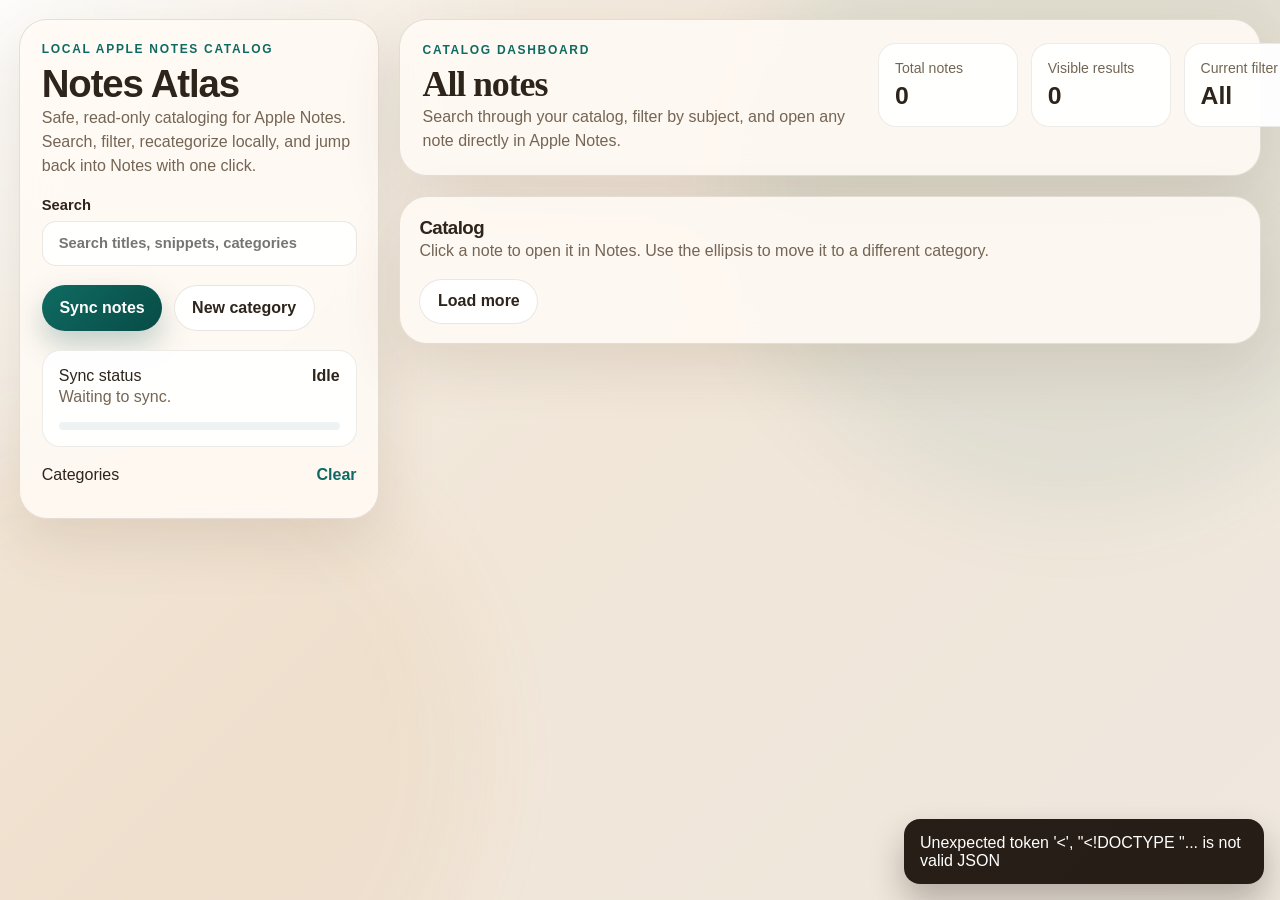
==== notes-catalog/web/index.html @ 699c634d "Publish Notes Atlas v0.1" ====
<!doctype html>
<html lang="en">
  <head>
    <meta charset="utf-8" />
    <meta name="viewport" content="width=device-width, initial-scale=1" />
    <title>Notes Atlas</title>
    <link rel="stylesheet" href="./styles.css" />
  </head>
  <body>
    <div class="ambient ambient-a"></div>
    <div class="ambient ambient-b"></div>

    <div class="shell">
      <aside class="sidebar panel">
        <div class="sidebar-header">
          <div class="eyebrow">Local Apple Notes Catalog</div>
          <h1>Notes Atlas</h1>
          <p>
            Safe, read-only cataloging for Apple Notes. Search, filter, recategorize locally, and
            jump back into Notes with one click.
          </p>
        </div>

        <label class="search-wrap">
          <span>Search</span>
          <input id="searchInput" type="search" placeholder="Search titles, snippets, categories" />
        </label>

        <div class="sidebar-actions">
          <button id="syncButton" class="btn btn-primary" type="button">Sync notes</button>
          <button id="addCategoryButton" class="btn btn-secondary" type="button">New category</button>
        </div>

        <div class="sync-card">
          <div class="sync-row">
            <span>Sync status</span>
            <strong id="syncPhase">Idle</strong>
          </div>
          <div id="syncMessage" class="sync-message">Waiting to sync.</div>
          <div class="progress-track">
            <div id="syncProgress" class="progress-fill"></div>
          </div>
        </div>

        <div class="filters">
          <div class="filters-header">
            <span>Categories</span>
            <button id="clearFiltersButton" class="linkish" type="button">Clear</button>
          </div>
          <nav id="categoryTree" class="category-tree" aria-label="Category filters"></nav>
        </div>
      </aside>

      <main class="content">
        <section class="hero panel">
          <div>
            <div class="eyebrow">Catalog dashboard</div>
            <h2 id="resultsTitle">All notes</h2>
            <p id="resultsSummary">
              Search through your catalog, filter by subject, and open any note directly in Apple
              Notes.
            </p>
          </div>
          <div class="hero-stats">
            <div class="stat-card">
              <span>Total notes</span>
              <strong id="statTotal" class="stat-value">0</strong>
            </div>
            <div class="stat-card">
              <span>Visible results</span>
              <strong id="statVisible" class="stat-value">0</strong>
            </div>
            <div class="stat-card">
              <span>Current filter</span>
              <strong id="statFilter" class="stat-value stat-filter-value">All</strong>
            </div>
          </div>
        </section>

        <section class="notes-panel panel">
          <div class="notes-toolbar">
            <div class="notes-toolbar-copy">
              <h3>Catalog</h3>
              <p>Click a note to open it in Notes. Use the ellipsis to move it to a different category.</p>
            </div>
          </div>

          <div id="notesList" class="notes-list"></div>

          <div class="notes-footer">
            <button id="loadMoreButton" class="btn btn-secondary" type="button">Load more</button>
          </div>
        </section>
      </main>
    </div>

    <dialog id="categoryDialog" class="dialog">
      <form method="dialog" class="dialog-card" id="categoryForm">
        <div class="dialog-header">
          <h3>Create category</h3>
          <button class="icon-button" value="cancel" aria-label="Close">×</button>
        </div>
        <label>
          <span>Category</span>
          <input id="categoryNameInput" required type="text" placeholder="e.g. Research" />
        </label>
        <label>
          <span>Subcategory</span>
          <input id="subcategoryNameInput" type="text" placeholder="e.g. Case studies" />
        </label>
        <div class="dialog-actions">
          <button value="cancel" class="btn btn-secondary" type="button" id="cancelCategoryButton">
            Cancel
          </button>
          <button class="btn btn-primary" type="submit">Save category</button>
        </div>
      </form>
    </dialog>

    <dialog id="moveDialog" class="dialog">
      <form method="dialog" class="dialog-card" id="moveForm">
        <div class="dialog-header">
          <h3>Move note</h3>
          <button class="icon-button" value="cancel" aria-label="Close">×</button>
        </div>
        <p id="moveDialogTitle" class="dialog-subtitle"></p>
        <label>
          <span>Category</span>
          <select id="moveCategorySelect"></select>
        </label>
        <label>
          <span>Subcategory</span>
          <select id="moveSubcategorySelect"></select>
        </label>
        <div class="dialog-actions">
          <button value="cancel" class="btn btn-secondary" type="button" id="cancelMoveButton">
            Cancel
          </button>
          <button class="btn btn-primary" type="submit">Move note</button>
        </div>
      </form>
    </dialog>

    <dialog id="suggestDialog" class="dialog">
      <div class="dialog-card dialog-card-wide">
        <div class="dialog-header">
          <h3>Suggested categories</h3>
          <button class="icon-button" type="button" id="closeSuggestButton" aria-label="Close">×</button>
        </div>
        <p id="suggestDialogTitle" class="dialog-subtitle"></p>
        <p class="dialog-copy">
          These suggestions re-evaluate the note’s content. Click a suggestion to review the move,
          then confirm or cancel before it is saved locally.
        </p>
        <div id="suggestionsList" class="suggestions-list">
          <div class="suggestion-loading">Loading suggestions…</div>
        </div>
      </div>
    </dialog>

    <div id="toast" class="toast" role="status" aria-live="polite"></div>

    <script src="./app.js" defer></script>
  </body>
</html>
---- notes-catalog/web/styles.css ----
:root {
  color-scheme: light;
  --bg: #f5efe5;
  --bg-soft: rgba(255, 255, 255, 0.58);
  --panel: rgba(255, 250, 244, 0.9);
  --panel-strong: rgba(255, 255, 255, 0.94);
  --border: rgba(81, 60, 34, 0.14);
  --text: #2d241b;
  --muted: #746554;
  --accent: #0f6b62;
  --accent-strong: #084b46;
  --accent-soft: rgba(15, 107, 98, 0.14);
  --warm: #da8b41;
  --warm-soft: rgba(218, 139, 65, 0.14);
  --shadow: 0 22px 60px rgba(80, 58, 30, 0.12);
  --radius-xl: 28px;
  --radius-lg: 18px;
  --radius-sm: 12px;
  --font-display: "Avenir Next", "Trebuchet MS", sans-serif;
  --font-body: "Avenir Next", "Helvetica Neue", sans-serif;
  --font-serif: "Iowan Old Style", "Georgia", serif;
}

* {
  box-sizing: border-box;
}

html,
body {
  min-height: 100%;
}

body {
  margin: 0;
  background:
    radial-gradient(circle at top left, rgba(255, 255, 255, 0.8), transparent 34%),
    linear-gradient(135deg, #f6f0e6 0%, #f1e6d8 48%, #efe8df 100%);
  color: var(--text);
  font-family: var(--font-body);
}

.ambient {
  position: fixed;
  inset: auto;
  width: 42rem;
  height: 42rem;
  border-radius: 50%;
  filter: blur(45px);
  opacity: 0.38;
  pointer-events: none;
  z-index: 0;
}

.ambient-a {
  top: -10rem;
  right: -8rem;
  background: rgba(15, 107, 98, 0.18);
}

.ambient-b {
  bottom: -12rem;
  left: -12rem;
  background: rgba(218, 139, 65, 0.18);
}

.shell {
  position: relative;
  z-index: 1;
  display: grid;
  grid-template-columns: minmax(280px, 360px) minmax(0, 1fr);
  align-items: start;
  gap: 1.25rem;
  max-width: 1600px;
  margin: 0 auto;
  padding: 1.2rem;
}

.panel {
  border: 1px solid var(--border);
  border-radius: var(--radius-xl);
  background: var(--panel);
  backdrop-filter: blur(18px);
  box-shadow: var(--shadow);
}

.sidebar {
  position: sticky;
  top: 1.2rem;
  display: flex;
  flex-direction: column;
  gap: 1.2rem;
  min-height: 0;
  max-height: calc(100vh - 2.4rem);
  overflow: hidden;
  padding: 1.35rem;
}

.sidebar-header h1,
.hero h2,
.notes-toolbar h3 {
  margin: 0;
  font-family: var(--font-display);
  font-weight: 700;
  letter-spacing: -0.03em;
}

.sidebar-header h1 {
  font-size: clamp(2rem, 3vw, 2.8rem);
}

.sidebar-header p,
.notes-toolbar p,
.hero p,
.sync-message,
.category-tree button small,
.note-preview {
  margin: 0;
  color: var(--muted);
  line-height: 1.5;
}

.eyebrow {
  margin-bottom: 0.4rem;
  color: var(--accent);
  font-size: 0.75rem;
  font-weight: 700;
  letter-spacing: 0.14em;
  text-transform: uppercase;
}

.search-wrap,
.dialog label {
  display: grid;
  gap: 0.45rem;
  font-size: 0.92rem;
  font-weight: 600;
}

.search-wrap input,
.dialog input,
.dialog select {
  width: 100%;
  border: 1px solid rgba(81, 60, 34, 0.12);
  border-radius: 14px;
  background: rgba(255, 255, 255, 0.94);
  color: var(--text);
  font: inherit;
  padding: 0.86rem 1rem;
  outline: none;
  transition: border-color 160ms ease, box-shadow 160ms ease, transform 160ms ease;
}

.search-wrap input:focus,
.dialog input:focus,
.dialog select:focus {
  border-color: rgba(15, 107, 98, 0.45);
  box-shadow: 0 0 0 4px rgba(15, 107, 98, 0.12);
}

.sidebar-actions,
.dialog-actions,
.notes-footer {
  display: flex;
  gap: 0.7rem;
  flex-wrap: wrap;
}

.btn,
.linkish,
.icon-button {
  border: 0;
  cursor: pointer;
  font: inherit;
}

.btn {
  border-radius: 999px;
  padding: 0.8rem 1.1rem;
  font-weight: 700;
  transition: transform 160ms ease, box-shadow 160ms ease, opacity 160ms ease;
}

.btn:hover,
.icon-button:hover {
  transform: translateY(-1px);
}

.btn:disabled {
  opacity: 0.6;
  cursor: wait;
}

.btn-primary {
  background: linear-gradient(135deg, var(--accent), var(--accent-strong));
  color: white;
  box-shadow: 0 14px 30px rgba(8, 75, 70, 0.25);
}

.btn-secondary {
  background: rgba(255, 255, 255, 0.92);
  color: var(--text);
  border: 1px solid rgba(81, 60, 34, 0.12);
}

.linkish {
  background: transparent;
  color: var(--accent);
  font-weight: 700;
  padding: 0;
}

.sync-card,
.stat-card,
.note-card,
.dialog-card {
  border: 1px solid rgba(81, 60, 34, 0.1);
  background: var(--panel-strong);
  border-radius: var(--radius-lg);
}

.sync-card {
  padding: 1rem;
}

.sync-row,
.filters-header,
.dialog-header,
.note-header,
.note-meta {
  display: flex;
  justify-content: space-between;
  align-items: center;
  gap: 0.7rem;
}

.progress-track {
  overflow: hidden;
  width: 100%;
  height: 8px;
  border-radius: 999px;
  background: rgba(15, 107, 98, 0.08);
  margin-top: 0.8rem;
}

.progress-fill {
  width: 0%;
  height: 100%;
  border-radius: inherit;
  background: linear-gradient(90deg, var(--accent), var(--warm));
  transition: width 220ms ease;
}

.filters {
  display: flex;
  flex: 1 1 auto;
  flex-direction: column;
  gap: 0.8rem;
  min-height: 0;
  overflow: hidden;
}

.category-tree {
  display: flex;
  flex: 1 1 auto;
  flex-direction: column;
  gap: 0.45rem;
  min-height: 0;
  overflow-x: hidden;
  overflow-y: auto;
  overscroll-behavior: contain;
  scrollbar-gutter: stable;
  -webkit-overflow-scrolling: touch;
  padding-right: 0.2rem;
}

.category-item {
  border: 1px solid rgba(81, 60, 34, 0.08);
  border-radius: 16px;
  background: rgba(255, 255, 255, 0.72);
  padding: 0.2rem;
}

.category-item button {
  width: 100%;
  border: 0;
  background: transparent;
  color: inherit;
  font: inherit;
  text-align: left;
  padding: 0.8rem 0.95rem;
  cursor: pointer;
  border-radius: 12px;
}

.category-item button:hover,
.subcategory-list button:hover,
.category-item button.is-active,
.subcategory-list button.is-active {
  background: var(--accent-soft);
}

.category-item .count,
.subcategory-list .count,
.pill {
  display: inline-flex;
  align-items: center;
  justify-content: center;
  min-width: 2rem;
  padding: 0.18rem 0.55rem;
  border-radius: 999px;
  background: rgba(15, 107, 98, 0.12);
  color: var(--accent-strong);
  font-size: 0.82rem;
  font-weight: 700;
}

.subcategory-list {
  display: grid;
  gap: 0.2rem;
  padding: 0 0.45rem 0.45rem;
}

.subcategory-list button {
  display: flex;
  justify-content: space-between;
  align-items: center;
  width: 100%;
  border: 0;
  border-radius: 12px;
  background: transparent;
  color: var(--muted);
  font: inherit;
  padding: 0.65rem 0.8rem;
  cursor: pointer;
}

.content {
  display: grid;
  gap: 1.25rem;
  align-content: start;
  min-width: 0;
}

.hero {
  display: grid;
  gap: 1rem;
  grid-template-columns: minmax(0, 1.1fr) minmax(260px, 0.9fr);
  align-items: start;
  padding: 1.4rem;
}

.hero h2 {
  font-size: clamp(2rem, 2.8vw, 3rem);
  font-family: var(--font-serif);
}

.hero-stats {
  display: grid;
  grid-template-columns: repeat(3, minmax(140px, 1fr));
  gap: 0.8rem;
  min-width: 0;
}

.stat-card {
  padding: 1rem;
  min-width: 0;
}

.stat-card span {
  display: block;
  color: var(--muted);
  font-size: 0.88rem;
}

.stat-card strong {
  display: block;
  margin-top: 0.45rem;
  font-size: 1.55rem;
  line-height: 1.08;
  overflow-wrap: anywhere;
  word-break: break-word;
}

.stat-filter-value {
  font-size: clamp(1.1rem, 1.5vw, 1.45rem);
}

.notes-panel {
  padding: 1.2rem;
}

.notes-toolbar {
  display: flex;
  justify-content: space-between;
  gap: 1rem;
  align-items: end;
  margin-bottom: 1rem;
}

.notes-list {
  display: grid;
  gap: 0.9rem;
}

.note-card {
  position: relative;
  overflow: visible;
  padding: 1rem 1.05rem 1.05rem;
  transition: transform 180ms ease, box-shadow 180ms ease, border-color 180ms ease;
  z-index: 0;
}

.note-card::before {
  content: "";
  position: absolute;
  inset: 0 auto 0 0;
  width: 5px;
  background: linear-gradient(180deg, var(--accent), var(--warm));
  opacity: 0.8;
}

.note-card:hover {
  transform: translateY(-2px);
  box-shadow: 0 18px 35px rgba(74, 55, 29, 0.12);
  border-color: rgba(15, 107, 98, 0.2);
}

.note-card.menu-open {
  z-index: 20;
}

.note-card button.card-link {
  width: 100%;
  border: 0;
  background: transparent;
  padding: 0;
  color: inherit;
  font: inherit;
  text-align: left;
  cursor: pointer;
}

.note-title {
  margin: 0;
  font-size: 1.05rem;
  font-weight: 700;
  line-height: 1.35;
}

.note-original {
  margin-top: 0.2rem;
  color: var(--muted);
  font-size: 0.88rem;
}

.note-preview {
  margin-top: 0.75rem;
}

.note-meta {
  margin-top: 0.9rem;
  flex-wrap: wrap;
}

.note-tags {
  display: flex;
  gap: 0.5rem;
  flex-wrap: wrap;
}

.pill {
  background: var(--warm-soft);
  color: #8a4f0f;
}

.pill.pill-accent {
  background: var(--accent-soft);
  color: var(--accent-strong);
}

.meta-copy {
  color: var(--muted);
  font-size: 0.88rem;
}

.ellipsis {
  width: 2.5rem;
  height: 2.5rem;
  border-radius: 999px;
  border: 1px solid rgba(81, 60, 34, 0.14);
  background: white;
}

.menu {
  position: absolute;
  top: 1rem;
  right: 1rem;
  z-index: 10;
  display: grid;
  gap: 0.35rem;
  min-width: 170px;
  padding: 0.45rem;
  border-radius: 14px;
  border: 1px solid rgba(81, 60, 34, 0.1);
  background: rgba(255, 255, 255, 0.98);
  box-shadow: 0 18px 36px rgba(74, 55, 29, 0.16);
}

.menu button {
  border: 0;
  border-radius: 10px;
  background: transparent;
  color: inherit;
  font: inherit;
  padding: 0.7rem 0.8rem;
  text-align: left;
  cursor: pointer;
}

.menu button:hover {
  background: rgba(15, 107, 98, 0.1);
}

.dialog {
  border: 0;
  padding: 0;
  background: transparent;
}

.dialog::backdrop {
  background: rgba(26, 18, 10, 0.34);
  backdrop-filter: blur(3px);
}

.dialog-card {
  width: min(92vw, 480px);
  padding: 1.2rem;
  display: grid;
  gap: 0.95rem;
}

.dialog-card-wide {
  width: min(92vw, 560px);
}

.dialog-header h3 {
  margin: 0;
}

.dialog-subtitle {
  margin: -0.4rem 0 0;
  color: var(--muted);
}

.dialog-copy {
  margin: -0.2rem 0 0;
  color: var(--muted);
  line-height: 1.45;
}

.icon-button {
  display: inline-flex;
  align-items: center;
  justify-content: center;
  width: 2.1rem;
  height: 2.1rem;
  border-radius: 999px;
  background: rgba(15, 107, 98, 0.08);
  color: var(--accent-strong);
  font-size: 1.1rem;
}

.toast {
  position: fixed;
  right: 1rem;
  bottom: 1rem;
  z-index: 30;
  max-width: 360px;
  border-radius: 16px;
  padding: 0.9rem 1rem;
  background: rgba(26, 18, 10, 0.94);
  color: white;
  box-shadow: 0 18px 34px rgba(26, 18, 10, 0.28);
  opacity: 0;
  transform: translateY(10px);
  transition: opacity 180ms ease, transform 180ms ease;
  pointer-events: none;
}

.toast.is-visible {
  opacity: 1;
  transform: translateY(0);
}

.suggestions-list {
  display: grid;
  gap: 0.7rem;
}

.suggestion-loading,
.suggestion-empty {
  color: var(--muted);
}

.suggestion-option {
  width: 100%;
  border: 1px solid rgba(81, 60, 34, 0.12);
  border-radius: 16px;
  background: rgba(255, 255, 255, 0.95);
  color: inherit;
  font: inherit;
  text-align: left;
  padding: 0.95rem 1rem;
  cursor: pointer;
  transition: transform 160ms ease, border-color 160ms ease, box-shadow 160ms ease;
}

.suggestion-option:hover {
  transform: translateY(-1px);
  border-color: rgba(15, 107, 98, 0.3);
  box-shadow: 0 16px 28px rgba(74, 55, 29, 0.1);
}

.suggestion-option strong,
.suggestion-option span,
.suggestion-option small {
  display: block;
}

.suggestion-option span {
  margin-top: 0.18rem;
  color: var(--accent-strong);
  font-weight: 700;
}

.suggestion-option small {
  margin-top: 0.45rem;
  color: var(--muted);
  line-height: 1.4;
}

.empty-state {
  padding: 2rem 1rem;
  text-align: center;
  color: var(--muted);
}

@media (max-width: 1080px) {
  .shell {
    grid-template-columns: 1fr;
  }

  .sidebar {
    position: static;
    min-height: auto;
    max-height: none;
    overflow: visible;
  }

  .hero {
    grid-template-columns: 1fr;
  }
}

@media (max-width: 720px) {
  .shell {
    padding: 0.8rem;
  }

  .sidebar,
  .hero,
  .notes-panel {
    padding: 1rem;
  }

  .hero-stats {
    grid-template-columns: 1fr;
  }

  .notes-toolbar {
    flex-direction: column;
    align-items: start;
  }
}
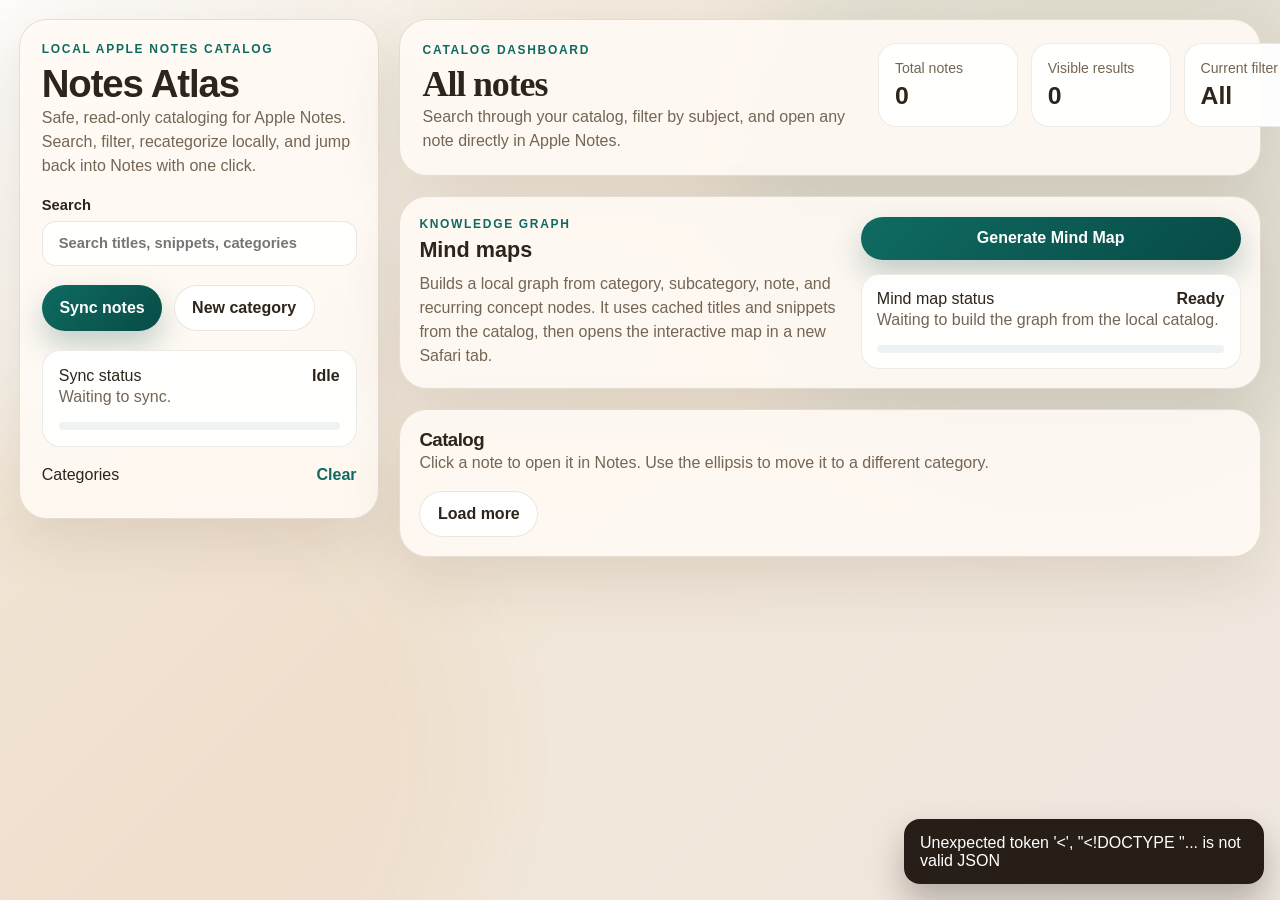
==== commit 031d5afb: "Publish Notes Atlas v0.2 mind maps" ====
--- a/notes-catalog/web/index.html
+++ b/notes-catalog/web/index.html
@@ -73,6 +73,33 @@
             <div class="stat-card">
               <span>Current filter</span>
               <strong id="statFilter" class="stat-value stat-filter-value">All</strong>
+            </div>
+          </div>
+        </section>
+
+        <section class="mind-map-panel panel">
+          <div class="mind-map-copy">
+            <div class="eyebrow">Knowledge graph</div>
+            <h3>Mind maps</h3>
+            <p>
+              Builds a local graph from category, subcategory, note, and recurring concept nodes.
+              It uses cached titles and snippets from the catalog, then opens the interactive map
+              in a new Safari tab.
+            </p>
+          </div>
+          <div class="mind-map-action">
+            <button id="mindMapButton" class="btn btn-primary" type="button">Generate Mind Map</button>
+            <div class="mind-map-status">
+              <div class="sync-row">
+                <span>Mind map status</span>
+                <strong id="mindMapPhase">Ready</strong>
+              </div>
+              <div id="mindMapMessage" class="sync-message">
+                Waiting to build the graph from the local catalog.
+              </div>
+              <div class="progress-track">
+                <div id="mindMapProgress" class="progress-fill"></div>
+              </div>
             </div>
           </div>
         </section>
--- a/notes-catalog/web/styles.css
+++ b/notes-catalog/web/styles.css
@@ -354,6 +354,44 @@
   font-family: var(--font-serif);
 }
 
+.mind-map-panel {
+  display: grid;
+  grid-template-columns: minmax(0, 1fr) minmax(260px, 380px);
+  gap: 1rem;
+  align-items: stretch;
+  padding: 1.2rem;
+}
+
+.mind-map-copy h3 {
+  margin: 0;
+  font-family: var(--font-display);
+  font-size: 1.35rem;
+}
+
+.mind-map-copy p {
+  margin: 0.55rem 0 0;
+  color: var(--muted);
+  line-height: 1.5;
+}
+
+.mind-map-action {
+  display: grid;
+  gap: 0.85rem;
+  align-content: start;
+}
+
+.mind-map-action .btn {
+  justify-content: center;
+  width: 100%;
+}
+
+.mind-map-status {
+  border: 1px solid rgba(81, 60, 34, 0.1);
+  border-radius: var(--radius-lg);
+  background: var(--panel-strong);
+  padding: 0.95rem;
+}
+
 .hero-stats {
   display: grid;
   grid-template-columns: repeat(3, minmax(140px, 1fr));
@@ -660,6 +698,10 @@
   .hero {
     grid-template-columns: 1fr;
   }
+
+  .mind-map-panel {
+    grid-template-columns: 1fr;
+  }
 }
 
 @media (max-width: 720px) {
